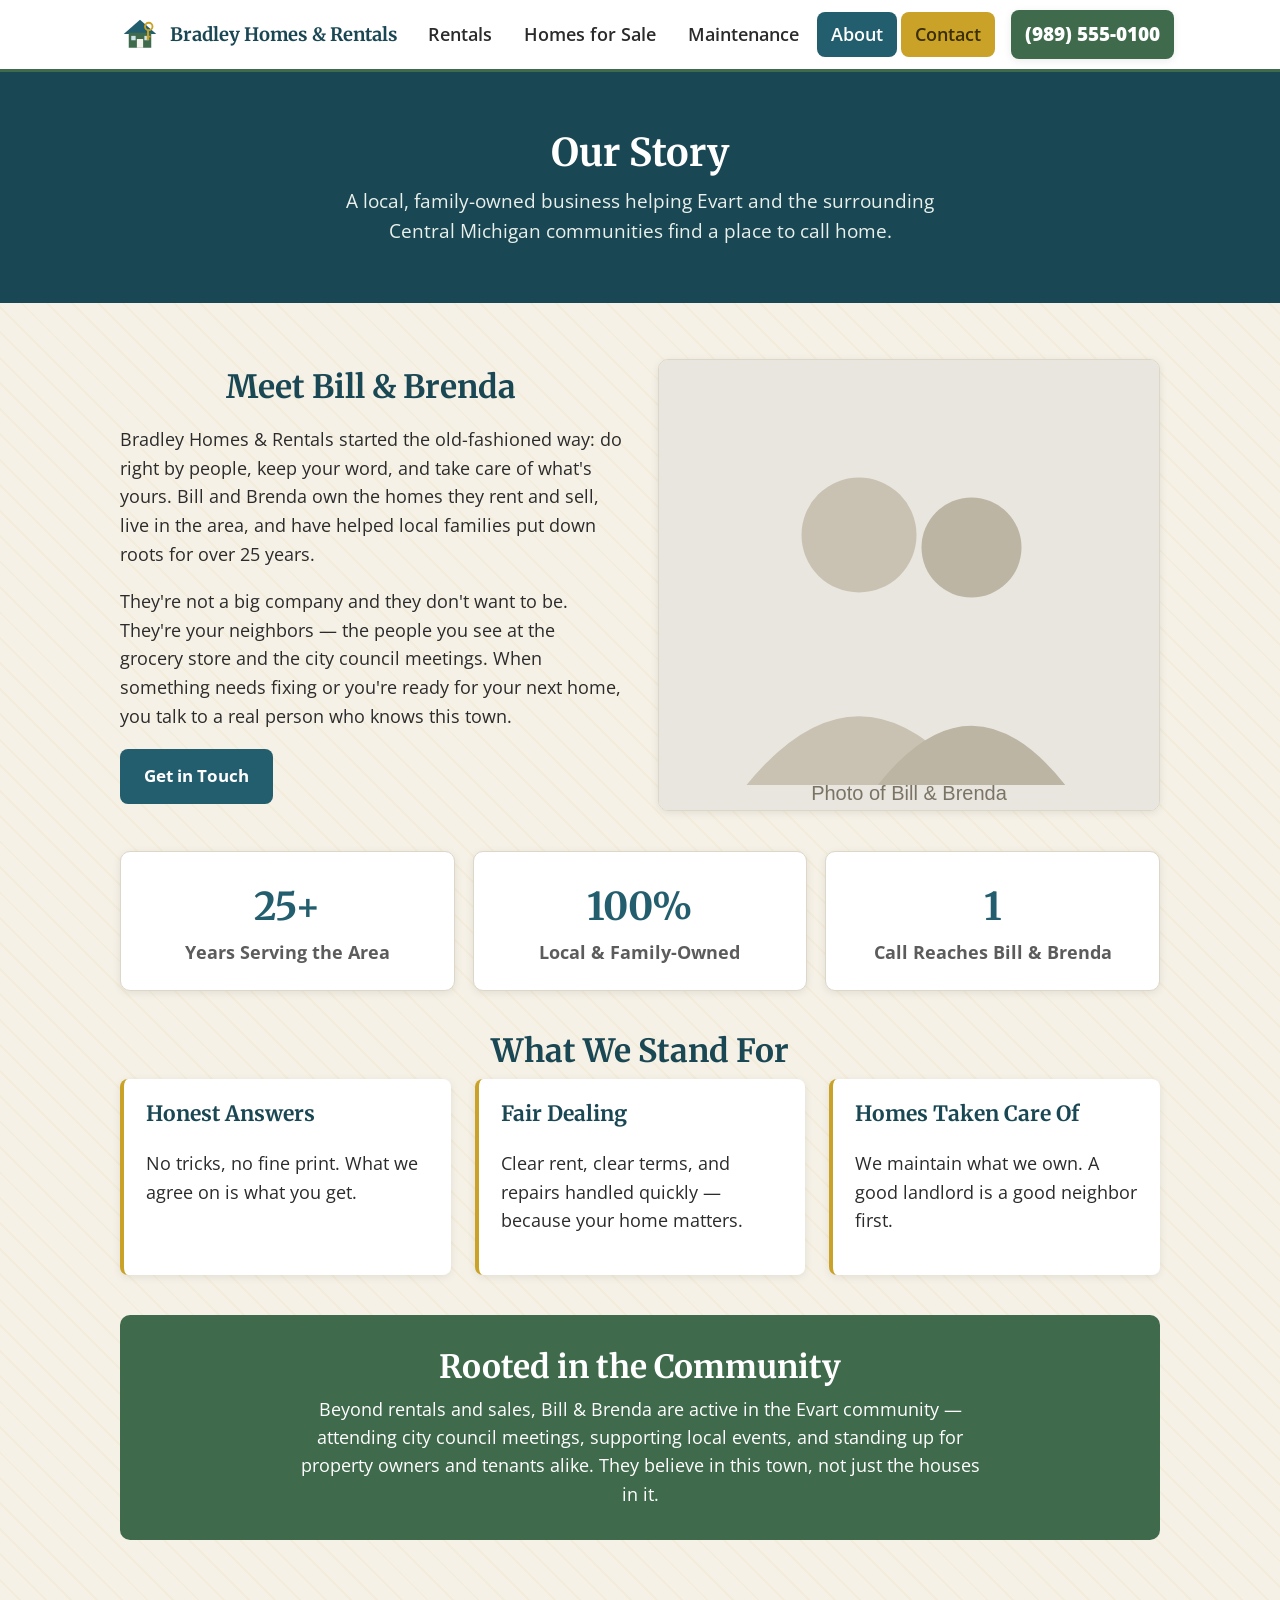
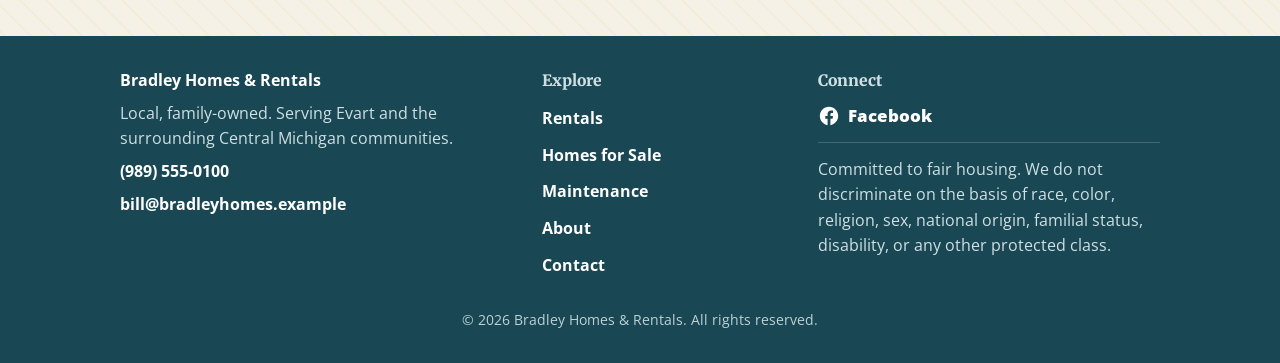
==== about.html @ f0289a0b "Initial commit: Bradley Homes & Rentals static demo site" ====
<!DOCTYPE html>
<html lang="en">
<head>
<meta charset="UTF-8">
<meta name="viewport" content="width=device-width, initial-scale=1">
<title>About — Bradley Homes &amp; Rentals</title>
<meta name="description" content="The story of Bill & Brenda Bradley — a local family business serving Evart, Michigan.">
<link rel="preconnect" href="https://fonts.googleapis.com">
<link rel="preconnect" href="https://fonts.gstatic.com" crossorigin>
<link href="https://fonts.googleapis.com/css2?family=Merriweather:wght@400;700&family=Open+Sans:wght@400;600;700&display=swap" rel="stylesheet">
<link rel="stylesheet" href="css/styles.css">
<link rel="icon" href="assets/logo.svg">
</head>
<body class="theme-about">
<header class="site-header">
  <div class="header-inner">
    <a class="brand" href="index.html">
      <img src="assets/logo.svg" alt="Bradley Homes & Rentals logo">
      <span>Bradley Homes &amp; Rentals</span>
    </a>
    <nav class="nav-links">
      <a href="rentals.html">Rentals</a>
      <a href="sale.html">Homes for Sale</a>
      <a href="maintenance.html">Maintenance</a>
      <a class="nav-active" href="about.html">About</a>
      <a class="nav-contact" href="contact.html">Contact</a>
    </nav>
    <a class="header-phone" href="tel:+19895550100">(989) 555-0100</a>
  </div>
</header>

<section class="about-hero">
  <div class="container">
    <h1>Our Story</h1>
    <p>A local, family-owned business helping Evart and the surrounding Central Michigan communities find a place to call home.</p>
  </div>
</section>

<section class="section">
  <div class="container">
    <div class="about-story">
      <div>
        <h2>Meet Bill &amp; Brenda</h2>
        <p>Bradley Homes &amp; Rentals started the old-fashioned way: do right by people, keep your word, and take care of what's yours. Bill and Brenda own the homes they rent and sell, live in the area, and have helped local families put down roots for over 25 years.</p>
        <p>They're not a big company and they don't want to be. They're your neighbors — the people you see at the grocery store and the city council meetings. When something needs fixing or you're ready for your next home, you talk to a real person who knows this town.</p>
        <a class="btn btn-primary" href="contact.html">Get in Touch</a>
      </div>
      <img class="about-photo" src="assets/about-photo.svg" alt="Photo of Bill and Brenda Bradley">
    </div>

    <div class="about-stats">
      <div class="about-stat"><span class="num">25+</span><span class="lbl">Years Serving the Area</span></div>
      <div class="about-stat"><span class="num">100%</span><span class="lbl">Local &amp; Family-Owned</span></div>
      <div class="about-stat"><span class="num">1</span><span class="lbl">Call Reaches Bill &amp; Brenda</span></div>
    </div>

    <h2 style="text-align:center;">What We Stand For</h2>
    <div class="about-values">
      <div class="about-value">
        <h3>Honest Answers</h3>
        <p>No tricks, no fine print. What we agree on is what you get.</p>
      </div>
      <div class="about-value">
        <h3>Fair Dealing</h3>
        <p>Clear rent, clear terms, and repairs handled quickly — because your home matters.</p>
      </div>
      <div class="about-value">
        <h3>Homes Taken Care Of</h3>
        <p>We maintain what we own. A good landlord is a good neighbor first.</p>
      </div>
    </div>

    <div class="about-community">
      <h2>Rooted in the Community</h2>
      <p>Beyond rentals and sales, Bill &amp; Brenda are active in the Evart community — attending city council meetings, supporting local events, and standing up for property owners and tenants alike. They believe in this town, not just the houses in it.</p>
    </div>
  </div>
</section>

<footer class="site-footer">
  <div class="container footer-grid">
    <div class="footer-col footer-brand">
      <p class="footer-name"><strong>Bradley Homes &amp; Rentals</strong></p>
      <p>Local, family-owned. Serving Evart and the surrounding Central Michigan communities.</p>
      <p class="footer-phone"><a href="tel:+19895550100">(989) 555-0100</a></p>
      <p class="footer-email"><a href="mailto:bill@bradleyhomes.example">bill@bradleyhomes.example</a></p>
    </div>
    <div class="footer-col">
      <p class="footer-h">Explore</p>
      <ul class="footer-nav">
        <li><a href="rentals.html">Rentals</a></li>
        <li><a href="sale.html">Homes for Sale</a></li>
        <li><a href="maintenance.html">Maintenance</a></li>
        <li><a href="about.html">About</a></li>
        <li><a href="contact.html">Contact</a></li>
      </ul>
    </div>
    <div class="footer-col">
      <p class="footer-h">Connect</p>
      <p class="footer-social">
        <a href="https://facebook.com/" target="_blank" rel="noopener" class="soc-link"><svg class="soc-ico" viewBox="0 0 24 24" aria-hidden="true"><path fill="currentColor" d="M22 12.06C22 6.5 17.52 2 12 2S2 6.5 2 12.06c0 5 3.66 9.15 8.44 9.94v-7.03H7.9v-2.91h2.54V9.85c0-2.52 1.5-3.91 3.78-3.91 1.1 0 2.24.2 2.24.2v2.47h-1.26c-1.24 0-1.63.78-1.63 1.57v1.88h2.78l-.44 2.91h-2.34V22c4.78-.79 8.44-4.94 8.44-9.94Z"/></svg>Facebook</a>
      </p>
      <p class="footer-fair">Committed to fair housing. We do not discriminate on the basis of race, color, religion, sex, national origin, familial status, disability, or any other protected class.</p>
    </div>
  </div>
  <p class="footer-copy">&copy; 2026 Bradley Homes &amp; Rentals. All rights reserved.</p>
</footer>
</body>
</html>
---- css/styles.css ----
:root{
  --bg:#f5f3ee;
  --surface:#ffffff;
  --primary:#235e6e;
  --primary-dark:#1a4754;
  --green:#3f6b4c;
  --gold:#c9a227;
  --text:#2b2b2b;
  --muted:#5c5c5c;
  --border:#ddd7c9;
  --radius:10px;
  --shadow:0 2px 8px rgba(0,0,0,.08);
  --maxw:1080px;
}
*{box-sizing:border-box;}
html{scroll-behavior:smooth;}
body{
  margin:0;
  font-family:'Open Sans',-apple-system,Segoe UI,Roboto,Helvetica,Arial,sans-serif;
  color:var(--text);
  background:var(--bg);
  line-height:1.6;
  font-size:18px;
}
h1,h2,h3{font-family:'Merriweather',Georgia,'Times New Roman',serif;color:var(--primary-dark);line-height:1.25;}
a{color:var(--primary);}
img{max-width:100%;height:auto;display:block;}

/* Layout */
.container{max-width:var(--maxw);margin:0 auto;padding:0 20px;}

/* ---------- Standardized header (single line) ---------- */
.site-header{background:var(--surface);border-bottom:3px solid var(--green);position:sticky;top:0;z-index:10;}
.header-inner{max-width:var(--maxw);margin:0 auto;display:flex;align-items:center;gap:16px;padding:10px 20px;}
.brand{display:flex;align-items:center;gap:10px;text-decoration:none;color:var(--primary-dark);flex-shrink:0;}
.brand img{width:40px;height:40px;}
.brand span{font-family:'Merriweather',Georgia,serif;font-weight:700;font-size:1.15rem;white-space:nowrap;}
.nav-links{display:flex;gap:4px;flex-wrap:nowrap;align-items:center;margin-left:auto;}
.nav-links a{position:relative;display:block;padding:8px 14px;text-decoration:none;color:var(--text);border-radius:8px;font-weight:600;white-space:nowrap;transition:background .15s ease,color .15s ease;}
.nav-links a:hover{background:var(--bg);}
.nav-links a.nav-active{background:var(--primary);color:#fff;}
.nav-links a.nav-active:hover{background:var(--primary-dark);}
.nav-contact{background:var(--gold);color:#3a2e05 !important;font-weight:800;}
.nav-contact:hover{background:#b8921f;}
.header-phone{background:var(--green);color:#fff;text-decoration:none;font-weight:800;font-size:1.2rem;padding:9px 14px;border-radius:8px;white-space:nowrap;box-shadow:var(--shadow);flex-shrink:0;}
.header-phone:hover{background:#345a40;}

/* Buttons */
.btn{display:inline-block;background:var(--green);color:#fff;text-decoration:none;padding:14px 24px;border-radius:8px;font-weight:700;font-size:1.05rem;border:none;cursor:pointer;}
.btn:hover{background:#345a40;}
.btn-primary{background:var(--primary);}
.btn-primary:hover{background:var(--primary-dark);}
.btn-light{background:transparent;color:#fff;border:2px solid #fff;}
.btn-light:hover{background:#fff;color:var(--primary-dark);}
.btn-outline-light{background:var(--gold);color:#3a2e05;border:none;}
.btn-outline-light:hover{background:#b8921f;color:#fff;}
.btn-block{display:block;width:100%;text-align:center;}

/* Hero */
.hero{background:var(--primary-dark);color:#fff;padding:64px 20px;text-align:center;}
.hero h1{color:#fff;font-size:2.4rem;margin:0 0 12px;}
.hero p{font-size:1.2rem;max-width:640px;margin:0 auto 24px;color:#e8eef0;}
.hero .actions{display:flex;gap:14px;justify-content:center;flex-wrap:wrap;}

/* Sections */
.section{padding:56px 20px;}
.section h2{text-align:center;font-size:2rem;margin:0 0 8px;}
.section .lead{text-align:center;color:var(--muted);max-width:640px;margin:0 auto 32px;}

/* ---------- Home CTA banners ---------- */
.cta-grid{display:grid;grid-template-columns:repeat(auto-fit,minmax(260px,1fr));gap:20px;margin-top:8px;}
.cta-banner{display:flex;align-items:center;gap:16px;background:var(--green);color:#fff;text-decoration:none;border-radius:var(--radius);padding:22px 24px;box-shadow:var(--shadow);transition:transform .15s ease,box-shadow .15s ease;}
.cta-banner:hover{transform:translateY(-3px);box-shadow:0 8px 18px rgba(0,0,0,.18);}
.cta-banner .cta-icon{font-size:2.2rem;line-height:1;}
.cta-banner .cta-text{flex:1;}
.cta-banner .cta-text h3{color:#fff;margin:0 0 2px;font-size:1.4rem;}
.cta-banner .cta-text p{margin:0;color:#e9f1ec;font-size:.95rem;}
.cta-banner .cta-arrow{font-size:1.9rem;font-weight:700;}
.cta-banner.alt{background:var(--primary);}
.cta-banner.alt2{background:var(--gold);color:#3a2e05;}
.cta-banner.alt2 .cta-text h3{color:#3a2e05;}
.cta-banner.alt2 .cta-text p{color:#5a4a12;}

/* ---------- Meet Bill & Brenda ---------- */
.meet{background:var(--surface);}
.meet-inner{display:grid;grid-template-columns:340px 1fr;gap:36px;align-items:center;}
.meet-photo{border-radius:var(--radius);overflow:hidden;border:1px solid var(--border);box-shadow:var(--shadow);}
.meet-text h2{text-align:left;}
.meet-text p{font-size:1.1rem;}

/* ---------- Why Rent From Us ---------- */
.why-rent{background:var(--bg);}
.why-grid{display:grid;grid-template-columns:repeat(auto-fit,minmax(220px,1fr));gap:22px;margin-top:12px;}
.why-item{background:var(--surface);border:1px solid var(--border);border-radius:var(--radius);padding:24px;text-align:center;box-shadow:var(--shadow);}
.why-icon{font-size:2.4rem;display:block;margin-bottom:8px;}
.why-item h3{margin:0 0 8px;font-size:1.25rem;}

/* ---------- Community strip ---------- */
.community-strip{background:var(--green);color:#fff;padding:20px;text-align:center;}
.community-strip p{margin:0;font-weight:600;font-size:1.15rem;}

/* ---------- Testimonials ---------- */
.testimonials{background:var(--surface);}
.testi-grid{display:grid;grid-template-columns:repeat(auto-fit,minmax(260px,1fr));gap:22px;}
.testi{background:var(--bg);border:1px solid var(--border);border-left:4px solid var(--primary);border-radius:8px;padding:22px 24px;margin:0;}
.testi p{font-size:1.1rem;margin:0 0 0;}
.testi cite{color:var(--muted);font-style:normal;font-weight:700;}

/* ---------- CTA strip ---------- */
.cta-strip{background:var(--primary-dark);color:#fff;padding:36px 20px;}
.cta-strip-inner{max-width:var(--maxw);margin:0 auto;display:flex;align-items:center;justify-content:space-between;gap:20px;flex-wrap:wrap;}
.cta-strip-text h3{color:#fff;margin:0 0 4px;font-size:1.5rem;}
.cta-strip-text p{margin:0;color:#d6e3e7;}
.cta-strip-actions{display:flex;gap:12px;flex-wrap:wrap;}
.cta-strip .btn-light{background:var(--green);border:none;}
.cta-strip .btn-light:hover{background:#345a40;}

/* ---------- Featured / scroll rows ---------- */
.featured-head{display:flex;align-items:center;justify-content:space-between;margin-bottom:16px;}
.featured-nav{display:flex;gap:8px;}
.feat-btn{width:42px;height:42px;border-radius:50%;border:none;background:var(--primary);color:#fff;font-size:1.3rem;cursor:pointer;display:flex;align-items:center;justify-content:center;}
.feat-btn:hover{background:var(--primary-dark);}
.scroll-row{display:flex;gap:20px;overflow-x:auto;scroll-behavior:smooth;padding-bottom:8px;}
.scroll-row .card{flex:0 0 320px;}

/* ---------- Horizontal listing rows (Zillow-style) ---------- */
.listing-container{background:var(--surface);border:1px solid var(--border);border-radius:var(--radius);padding:18px;box-shadow:var(--shadow);}
.row-cards{display:flex;flex-direction:column;gap:16px;}
.row-card{display:flex;gap:18px;background:var(--surface);border:1px solid var(--border);border-radius:var(--radius);overflow:hidden;padding:14px;transition:box-shadow .15s ease;}
.row-card:hover{box-shadow:0 4px 14px rgba(0,0,0,.12);}
.row-card.card-featured{border:2px solid var(--primary);}
.row-photo{position:relative;flex:0 0 230px;align-self:flex-start;}
.rc-carousel{position:relative;border-radius:8px;overflow:hidden;}
.rc-track{display:flex;}
.rc-track .cc-slide{flex:0 0 100%;}
.rc-track .cc-slide img{width:100%;height:170px;object-fit:cover;background:#e9e6df;display:block;}
.rc-btn{position:absolute;top:50%;transform:translateY(-50%);z-index:2;background:rgba(26,71,84,.82);color:#fff;border:none;width:34px;height:34px;border-radius:50%;cursor:pointer;font-size:1.15rem;display:flex;align-items:center;justify-content:center;}
.rc-btn:hover{background:var(--primary-dark);}
.rc-prev{left:6px;}
.rc-next{right:6px;}
.row-body{flex:1;display:flex;justify-content:space-between;gap:16px;}
.row-main{min-width:0;}
.row-main .tag{margin-bottom:6px;}
.row-main h3{margin:0 0 4px;font-size:1.35rem;}
.row-main h3 a{color:var(--primary-dark);text-decoration:none;}
.row-main h3 a:hover{text-decoration:underline;}
.row-addr{color:var(--muted);margin:0 0 6px;}
.row-specs{font-weight:700;margin:0 0 6px;}
.row-hl{color:var(--muted);font-size:.95rem;margin:0 0 6px;}
.row-meta{margin:0;font-size:.95rem;}
.row-avail{color:var(--green);font-weight:700;}
.row-side{display:flex;flex-direction:column;align-items:flex-end;justify-content:center;gap:10px;flex-shrink:0;text-align:right;}
.row-price{font-size:1.4rem;font-weight:800;color:var(--primary-dark);margin:0;}

/* Badges */
.badge-new{position:absolute;top:8px;left:8px;z-index:3;background:var(--gold);color:#3a2e05;font-weight:800;padding:4px 10px;border-radius:20px;font-size:.8rem;box-shadow:var(--shadow);}
.badge-featured{position:absolute;top:8px;right:8px;z-index:3;background:var(--primary);color:#fff;font-weight:800;padding:4px 10px;border-radius:20px;font-size:.8rem;box-shadow:var(--shadow);}
.badge-detail{position:static;display:inline-block;margin:0 6px;}

/* Tags */
.tag{display:inline-block;background:#eef3f4;color:var(--primary);padding:4px 10px;border-radius:20px;font-size:.85rem;font-weight:700;}

/* ---------- Filters: bordered simple panel ---------- */
.filter-panel{background:var(--surface);border:1px solid var(--border);border-radius:var(--radius);padding:18px 20px;margin-bottom:24px;box-shadow:var(--shadow);}
.filter-panel-title{display:block;font-weight:800;color:var(--primary-dark);margin-bottom:12px;font-size:1.05rem;}
.filter-bar{display:flex;flex-wrap:wrap;gap:14px 22px;justify-content:flex-start;margin-bottom:0;}
.filter-group{display:flex;align-items:center;gap:8px;flex-wrap:wrap;}
.filter-label{font-weight:700;color:var(--muted);font-size:.9rem;}
.filter-pill{background:var(--bg);border:1px solid var(--border);color:var(--text);padding:9px 15px;border-radius:8px;font-weight:700;cursor:pointer;font-size:.95rem;}
.filter-pill:hover{background:#eceadf;}
.filter-pill.is-active{background:var(--primary);color:#fff;border-color:var(--primary);}

/* ---------- Vertical cards (used in strips only) ---------- */
.card{background:var(--surface);border:1px solid var(--border);border-radius:var(--radius);overflow:hidden;box-shadow:var(--shadow);}
.card-body{padding:18px;}
.card-body h3{margin:0 0 6px;font-size:1.3rem;}
.card-meta{color:var(--muted);margin:0 0 14px;}
.card-carousel{position:relative;overflow:hidden;}
.card-carousel .cc-track{display:flex;}
.card-carousel .cc-slide{flex:0 0 100%;}
.card-carousel .cc-slide img{width:100%;height:200px;object-fit:cover;background:#e9e6df;}
.cc-btn{position:absolute;top:50%;transform:translateY(-50%);z-index:2;background:rgba(26,71,84,.8);color:#fff;border:none;width:34px;height:34px;border-radius:50%;cursor:pointer;font-size:1.1rem;display:flex;align-items:center;justify-content:center;}
.cc-btn:hover{background:var(--primary-dark);}
.cc-prev{left:6px;}
.cc-next{right:6px;}

/* ---------- Listing detail page ---------- */
.detail-hero{background:var(--surface);padding:24px 0 8px;}
.detail-title{font-size:2.2rem;margin:0 0 4px;}
.detail-sub{color:var(--muted);font-size:1.15rem;margin:0 0 18px;}
.carousel{position:relative;max-width:920px;margin:0 auto 24px;}
.carousel-viewport{overflow:hidden;border-radius:var(--radius);}
.carousel-track{display:flex;gap:16px;transition:transform .45s ease;align-items:center;}
.slide{flex:0 0 56%;}
.slide img{width:100%;height:460px;object-fit:cover;background:#e9e6df;border-radius:var(--radius);transition:opacity .45s ease,filter .45s ease;}
.slide:not(.is-active) img{opacity:.45;filter:grayscale(60%);}
.car-btn{position:absolute;top:50%;transform:translateY(-50%);z-index:3;background:rgba(26,71,84,.85);color:#fff;border:none;width:48px;height:48px;border-radius:50%;font-size:1.4rem;cursor:pointer;display:flex;align-items:center;justify-content:center;}
.car-btn:hover{background:var(--primary-dark);}
.car-prev{left:-8px;}
.car-next{right:-8px;}
.car-dots{display:flex;gap:8px;justify-content:center;margin-top:14px;}
.car-dot{width:10px;height:10px;border-radius:50%;background:var(--border);border:none;cursor:pointer;padding:0;}
.car-dot.is-active{background:var(--primary);}
.detail-info{max-width:920px;margin:0 auto;background:var(--surface);border:1px solid var(--border);border-radius:var(--radius);padding:28px;box-shadow:var(--shadow);}
.detail-specs{display:flex;flex-wrap:wrap;gap:14px;margin:14px 0 20px;}
.spec{background:var(--bg);border:1px solid var(--border);border-radius:8px;padding:10px 16px;font-weight:700;}
.spec span{display:block;font-weight:400;color:var(--muted);font-size:.85rem;}
.features-list{columns:2;column-gap:24px;margin:8px 0 0;padding-left:20px;}
.features-list li{margin-bottom:6px;break-inside:avoid;}
.detail-desc-box{border:1px solid var(--border);border-left:4px solid var(--green);background:#fafaf7;border-radius:8px;padding:18px 20px;margin-top:10px;}
.detail-desc{font-size:1.1rem;}
.map-box{border:1px solid var(--border);border-radius:var(--radius);overflow:hidden;box-shadow:var(--shadow);}
.map-box iframe{width:100%;height:320px;border:0;display:block;}
.map-note{padding:8px 12px;margin:0;background:var(--bg);font-size:.9rem;}
.email-box{margin-top:28px;background:#eef3f4;border:2px solid var(--primary);border-radius:var(--radius);padding:22px;text-align:center;}
.email-box p{margin:0 0 14px;font-weight:600;}
.detail-call{margin-top:14px;font-weight:700;}
.detail-call a{color:var(--primary);}

/* ---------- Per-page subtle themes ---------- */
body.theme-home{background-color:#f5f3ee;background-image:repeating-linear-gradient(45deg,rgba(201,162,39,.05) 0 2px,transparent 2px 18px);}
body.theme-rentals{background-color:#eef5f0;background-image:repeating-linear-gradient(45deg,rgba(63,107,76,.06) 0 2px,transparent 2px 18px);}
body.theme-sale{background-color:#eaf1f4;background-image:repeating-linear-gradient(45deg,rgba(35,94,110,.06) 0 2px,transparent 2px 18px);}
body.theme-maintenance{background-color:#f3ece4;background-image:repeating-linear-gradient(45deg,rgba(163,90,50,.07) 0 2px,transparent 2px 18px);}
body.theme-about{background-color:#f6f1e6;background-image:repeating-linear-gradient(45deg,rgba(201,162,39,.06) 0 2px,transparent 2px 18px);}
body.theme-contact{background-color:#f0f0ee;background-image:repeating-linear-gradient(45deg,rgba(92,92,92,.05) 0 2px,transparent 2px 18px);}
body.theme-listing{background-color:#f4f3ee;}
body.theme-listing-rent{background-color:#eef5f0;background-image:repeating-linear-gradient(45deg,rgba(63,107,76,.06) 0 2px,transparent 2px 18px);}
body.theme-listing-sale{background-color:#eaf1f4;background-image:repeating-linear-gradient(45deg,rgba(35,94,110,.06) 0 2px,transparent 2px 18px);}
body.theme-listing-lc{background-color:#f3ece4;background-image:repeating-linear-gradient(45deg,rgba(163,90,50,.07) 0 2px,transparent 2px 18px);}

/* ---------- Footer (standardized) ---------- */
.site-footer{background:var(--primary-dark);color:#cfe0e4;padding:32px 20px;text-align:center;margin-top:40px;}
.footer-grid{max-width:var(--maxw);display:grid;grid-template-columns:1.6fr 1fr 1.4fr;gap:32px;text-align:left;margin:0 auto 22px;}
.footer-col p{margin:0 0 8px;color:#cfe0e4;font-size:.98rem;}
.footer-name{font-size:1.2rem;margin:0 0 6px;}
.footer-name strong{color:#fff;}
.footer-phone{font-weight:700;}
.footer-phone a,.footer-email a{color:#fff;font-weight:700;text-decoration:none;}
.footer-phone a:hover,.footer-email a:hover{text-decoration:underline;}
.footer-h{color:#fff;font-weight:800;font-size:1rem;margin:0 0 10px !important;font-family:'Merriweather',Georgia,serif;}
.footer-nav{list-style:none;padding:0;margin:0;}
.footer-nav li{margin:0 0 8px;}
.footer-nav a{color:#fff;font-weight:700;text-decoration:none;font-size:1.02rem;}
.footer-nav a:hover{text-decoration:underline;color:var(--gold);}
.footer-social a{display:inline-flex;align-items:center;gap:8px;color:#fff;font-weight:800;font-size:1.05rem;text-decoration:none;}
.footer-social a:hover{color:var(--gold);}
.soc-ico{width:22px;height:22px;flex-shrink:0;}
.footer-fair{font-size:.82rem;color:#bcd2d7;border-top:1px solid rgba(255,255,255,.18);padding-top:14px;margin:8px 0 0;}
.footer-copy{font-size:.85rem;color:#bcd2d7;margin:10px auto 0;max-width:var(--maxw);text-align:center;}

/* ---------- About page (cohesive with rest of site) ---------- */
.about-hero{background:var(--primary-dark);color:#fff;padding:56px 20px;text-align:center;}
.about-hero h1{color:#fff;font-size:2.4rem;margin:0 0 10px;}
.about-hero p{font-size:1.2rem;max-width:640px;margin:0 auto;color:#eaf1ec;}
.about-story{display:grid;grid-template-columns:1fr 1fr;gap:36px;align-items:center;}
.about-photo{width:100%;border-radius:var(--radius);border:1px solid var(--border);box-shadow:var(--shadow);}
.about-stats{display:grid;grid-template-columns:repeat(3,1fr);gap:18px;margin:40px 0;}
.about-stat{background:var(--surface);border:1px solid var(--border);border-radius:var(--radius);padding:24px;text-align:center;box-shadow:var(--shadow);}
.about-stat .num{font-family:'Merriweather',Georgia,serif;font-size:2.4rem;font-weight:700;color:var(--primary);display:block;}
.about-stat .lbl{color:var(--muted);font-weight:700;}
.about-values{display:grid;grid-template-columns:repeat(auto-fit,minmax(240px,1fr));gap:24px;}
.about-value{background:var(--surface);border-left:4px solid var(--gold);border-radius:8px;padding:22px;box-shadow:var(--shadow);}
.about-value h3{margin-top:0;}
.about-community{background:var(--green);color:#fff;border-radius:var(--radius);padding:32px;text-align:center;margin-top:40px;}
.about-community h2{color:#fff;}
.about-community p{max-width:680px;margin:0 auto;font-size:1.1rem;}

/* ---------- Maintenance ---------- */
.maint-emergency{background:#fbeae6;border:2px solid var(--gold);border-radius:var(--radius);padding:20px 22px;margin-bottom:20px;}
.maint-emergency h3{margin:0 0 8px;color:#8a3b1b;}
.maint-emergency p{margin:0 0 8px;}
.maint-emerg-phone{font-size:1.6rem;font-weight:800;margin:8px 0;}
.maint-emerg-phone a{color:var(--primary);}
.maint-response{color:var(--muted);font-weight:700;margin:0 !important;}

/* ---------- Contact ---------- */
.contact-phone-big{background:var(--green);border-radius:var(--radius);padding:28px;text-align:center;margin-bottom:28px;box-shadow:var(--shadow);}
.contact-phone-big a{display:block;color:#fff;font-size:2.6rem;font-weight:800;text-decoration:none;line-height:1.1;}
.contact-phone-big a:hover{text-decoration:underline;}
.contact-response{color:#eaf1ec;font-weight:700;margin:10px 0 0;}

/* ---------- Forms ---------- */
form{max-width:100%;}
form .field{margin-bottom:18px;}
label{display:block;font-weight:700;margin-bottom:6px;}
input,select,textarea{width:100%;padding:12px 14px;font-size:1rem;border:1px solid var(--border);border-radius:8px;font-family:inherit;background:#fff;}
textarea{min-height:140px;}
.note{background:#fff8e6;border:1px solid var(--gold);padding:14px 18px;border-radius:8px;color:#6b5410;margin-bottom:24px;}

@media(max-width:900px){
  .footer-grid{grid-template-columns:1fr;}
  .about-story{grid-template-columns:1fr;}
  .about-stats{grid-template-columns:1fr;}
}
@media(max-width:760px){
  .header-inner{flex-wrap:wrap;}
  .brand span{font-size:1rem;}
  .nav-links{order:3;width:100%;justify-content:center;flex-wrap:wrap;margin-left:0;}
  .header-phone{order:2;margin-left:auto;}
  .row-card{flex-direction:column;}
  .row-photo{flex:0 0 auto;width:100%;}
  .row-body{flex-direction:column;align-items:stretch;}
  .row-side{align-items:stretch;text-align:left;}
  .row-price{margin-bottom:8px;}
  .features-list{columns:1;}
  .carousel .slide img{height:300px;}
  .slide{flex:0 0 70%;}
}
@media(max-width:600px){
  body{font-size:17px;}
  .hero h1{font-size:1.8rem;}
  .about-stat .num{font-size:1.8rem;}
}
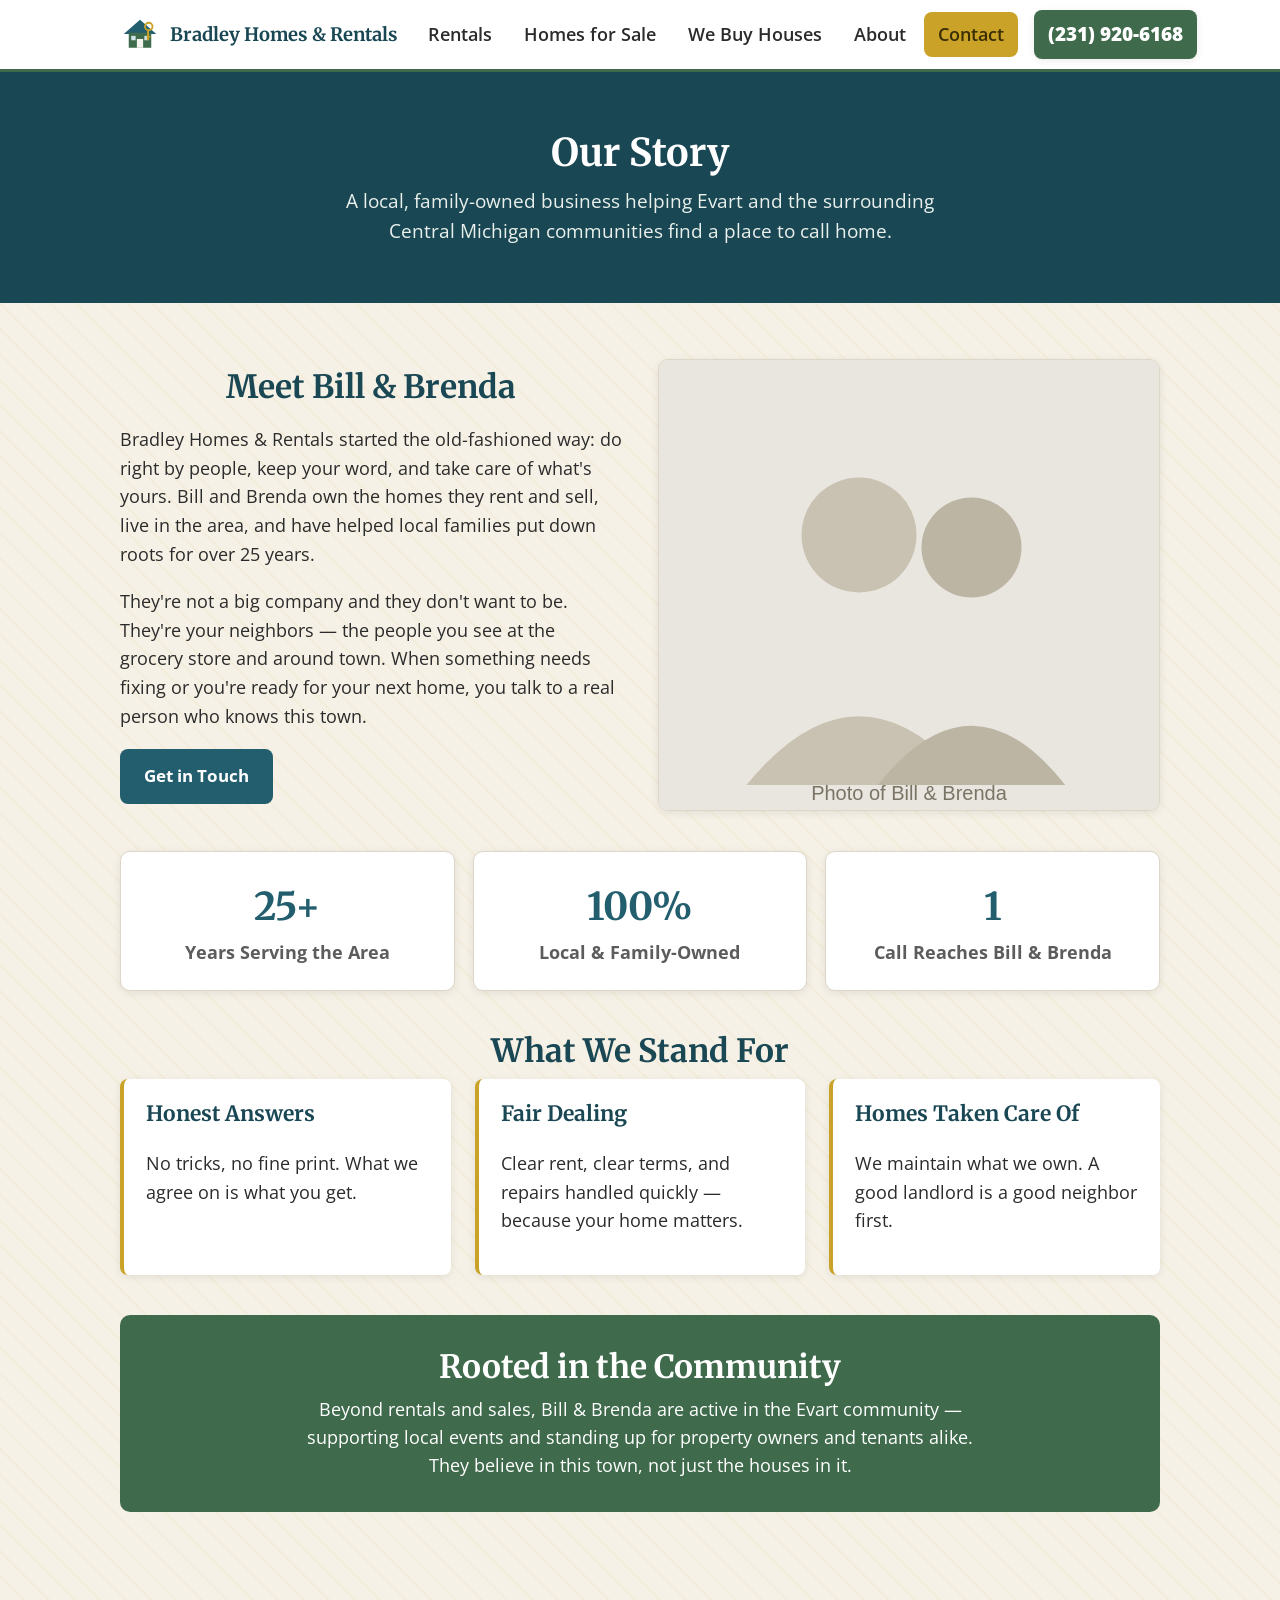
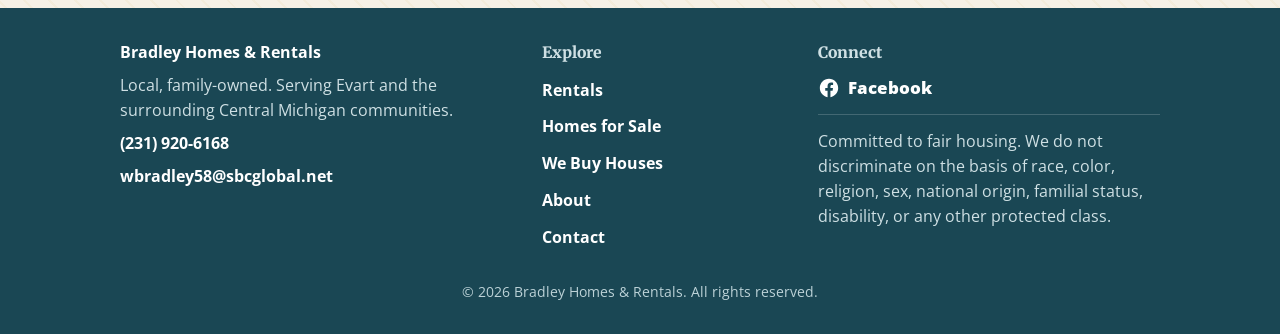
==== commit 1331e601: "Brenda changes: remove Maintenance page, add We Buy Houses, real phone/email, drop city council text" ====
--- a/about.html
+++ b/about.html
@@ -21,11 +21,11 @@
     <nav class="nav-links">
       <a href="rentals.html">Rentals</a>
       <a href="sale.html">Homes for Sale</a>
-      <a href="maintenance.html">Maintenance</a>
-      <a class="nav-active" href="about.html">About</a>
+      <a href="we-buy-houses.html">We Buy Houses</a>
+      <a href="about.html">About</a>
       <a class="nav-contact" href="contact.html">Contact</a>
     </nav>
-    <a class="header-phone" href="tel:+19895550100">(989) 555-0100</a>
+    <a class="header-phone" href="tel:+12319206168">(231) 920-6168</a>
   </div>
 </header>
 
@@ -42,7 +42,7 @@
       <div>
         <h2>Meet Bill &amp; Brenda</h2>
         <p>Bradley Homes &amp; Rentals started the old-fashioned way: do right by people, keep your word, and take care of what's yours. Bill and Brenda own the homes they rent and sell, live in the area, and have helped local families put down roots for over 25 years.</p>
-        <p>They're not a big company and they don't want to be. They're your neighbors — the people you see at the grocery store and the city council meetings. When something needs fixing or you're ready for your next home, you talk to a real person who knows this town.</p>
+        <p>They're not a big company and they don't want to be. They're your neighbors — the people you see at the grocery store and around town. When something needs fixing or you're ready for your next home, you talk to a real person who knows this town.</p>
         <a class="btn btn-primary" href="contact.html">Get in Touch</a>
       </div>
       <img class="about-photo" src="assets/about-photo.svg" alt="Photo of Bill and Brenda Bradley">
@@ -72,7 +72,7 @@
 
     <div class="about-community">
       <h2>Rooted in the Community</h2>
-      <p>Beyond rentals and sales, Bill &amp; Brenda are active in the Evart community — attending city council meetings, supporting local events, and standing up for property owners and tenants alike. They believe in this town, not just the houses in it.</p>
+      <p>Beyond rentals and sales, Bill &amp; Brenda are active in the Evart community — supporting local events and standing up for property owners and tenants alike. They believe in this town, not just the houses in it.</p>
     </div>
   </div>
 </section>
@@ -82,15 +82,15 @@
     <div class="footer-col footer-brand">
       <p class="footer-name"><strong>Bradley Homes &amp; Rentals</strong></p>
       <p>Local, family-owned. Serving Evart and the surrounding Central Michigan communities.</p>
-      <p class="footer-phone"><a href="tel:+19895550100">(989) 555-0100</a></p>
-      <p class="footer-email"><a href="mailto:bill@bradleyhomes.example">bill@bradleyhomes.example</a></p>
+      <p class="footer-phone"><a href="tel:+12319206168">(231) 920-6168</a></p>
+      <p class="footer-email"><a href="mailto:wbradley58@sbcglobal.net">wbradley58@sbcglobal.net</a></p>
     </div>
     <div class="footer-col">
       <p class="footer-h">Explore</p>
       <ul class="footer-nav">
         <li><a href="rentals.html">Rentals</a></li>
         <li><a href="sale.html">Homes for Sale</a></li>
-        <li><a href="maintenance.html">Maintenance</a></li>
+        <li><a href="we-buy-houses.html">We Buy Houses</a></li>
         <li><a href="about.html">About</a></li>
         <li><a href="contact.html">Contact</a></li>
       </ul>
--- a/css/styles.css
+++ b/css/styles.css
@@ -291,24 +291,52 @@
 @media(max-width:900px){
   .footer-grid{grid-template-columns:1fr;}
   .about-story{grid-template-columns:1fr;}
-  .about-stats{grid-template-columns:1fr;}
+  .about-stats{grid-template-columns:repeat(3,1fr);}
 }
 @media(max-width:760px){
-  .header-inner{flex-wrap:wrap;}
+  .header-inner{flex-wrap:wrap;padding:8px 14px;gap:8px 12px;}
   .brand span{font-size:1rem;}
-  .nav-links{order:3;width:100%;justify-content:center;flex-wrap:wrap;margin-left:0;}
-  .header-phone{order:2;margin-left:auto;}
+  .brand img{width:34px;height:34px;}
+  .header-phone{order:2;margin-left:auto;font-size:1.05rem;padding:8px 12px;}
+  .nav-links{order:3;width:100%;margin-left:0;justify-content:space-between;gap:2px;}
+  .nav-links a{flex:1 1 auto;text-align:center;padding:10px 6px;font-size:.95rem;}
+  .nav-contact{flex:1 1 100%;text-align:center;}
   .row-card{flex-direction:column;}
   .row-photo{flex:0 0 auto;width:100%;}
+  .rc-track .cc-slide img{height:200px;}
   .row-body{flex-direction:column;align-items:stretch;}
-  .row-side{align-items:stretch;text-align:left;}
-  .row-price{margin-bottom:8px;}
+  .row-side{align-items:stretch;text-align:left;flex-direction:row;justify-content:space-between;align-items:center;}
+  .row-price{margin-bottom:0;}
+  .row-side .btn{width:auto;}
   .features-list{columns:1;}
-  .carousel .slide img{height:300px;}
-  .slide{flex:0 0 70%;}
+  .carousel .slide img{height:260px;}
+  .slide{flex:0 0 85%;}
+  .detail-info{padding:18px;}
+  .detail-specs .spec{flex:1 1 40%;}
+  .map-box iframe{height:240px;}
+  .cta-strip-inner{flex-direction:column;text-align:center;}
+  .cta-strip-actions{justify-content:center;}
+  .meet-inner{grid-template-columns:1fr;gap:24px;text-align:center;}
+  .meet-photo{max-width:360px;margin:0 auto;}
+  .meet-text h2{text-align:center;}
+  .filter-bar{gap:12px;flex-direction:column;align-items:flex-start;}
+  .filter-group{flex-wrap:wrap;overflow-x:visible;width:100%;}
+  .filter-label{flex:0 0 100%;}
+  .filter-pill{flex:0 1 auto;padding:10px 14px;}
 }
 @media(max-width:600px){
   body{font-size:17px;}
-  .hero h1{font-size:1.8rem;}
+  .hero{padding:44px 16px;}
+  .hero h1{font-size:1.7rem;}
+  .section{padding:40px 16px;}
+  .about-hero{padding:40px 16px;}
+  .about-hero h1{font-size:1.9rem;}
   .about-stat .num{font-size:1.8rem;}
-}
+  .contact-phone-big a{font-size:2rem;}
+  .footer-copy{font-size:.78rem;}
+}
+@media(max-width:420px){
+  .nav-links a{font-size:.85rem;padding:9px 4px;}
+  .header-phone{font-size:.95rem;}
+  .row-price{font-size:1.2rem;}
+}
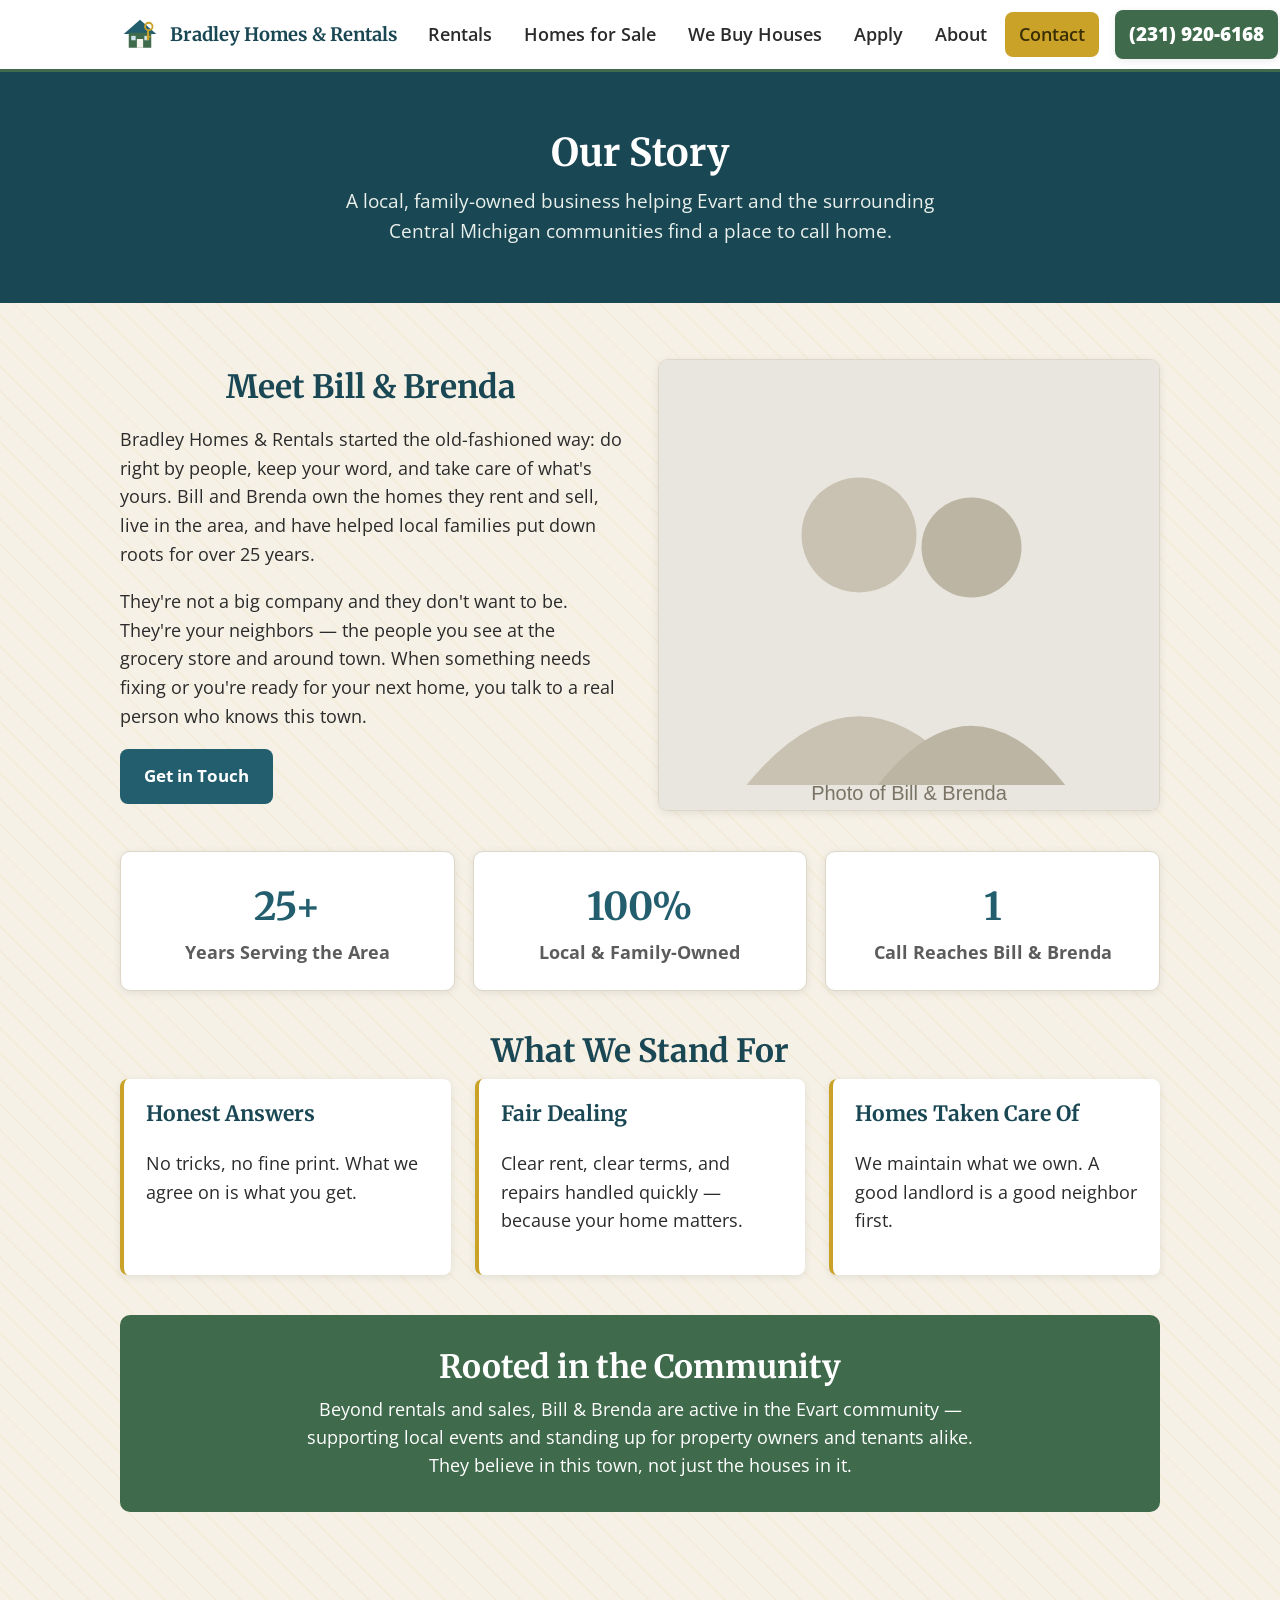
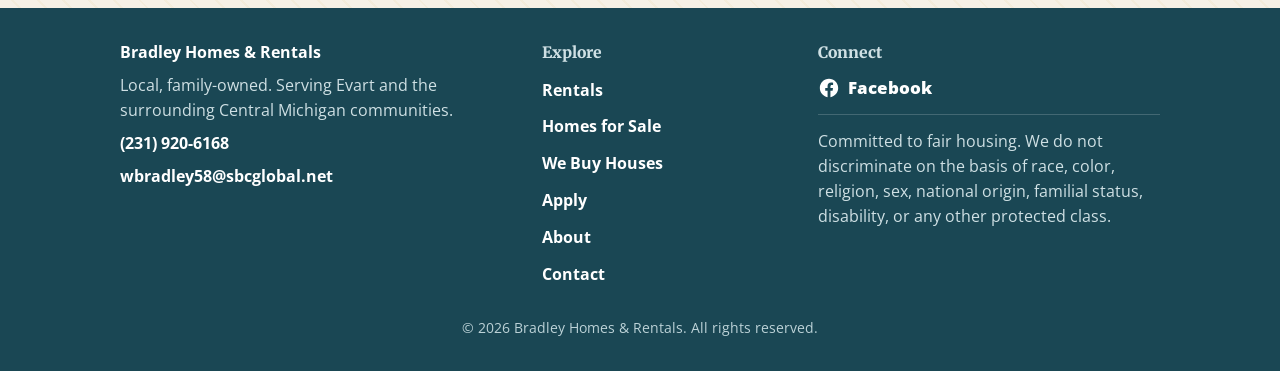
==== commit 3bd08d77: "Add fillable Rental Application page (apply.html) with Formspree wiring; SSN/DL marked in-person for" ====
--- a/about.html
+++ b/about.html
@@ -22,6 +22,7 @@
       <a href="rentals.html">Rentals</a>
       <a href="sale.html">Homes for Sale</a>
       <a href="we-buy-houses.html">We Buy Houses</a>
+      <a href="apply.html">Apply</a>
       <a href="about.html">About</a>
       <a class="nav-contact" href="contact.html">Contact</a>
     </nav>
@@ -91,6 +92,7 @@
         <li><a href="rentals.html">Rentals</a></li>
         <li><a href="sale.html">Homes for Sale</a></li>
         <li><a href="we-buy-houses.html">We Buy Houses</a></li>
+        <li><a href="apply.html">Apply</a></li>
         <li><a href="about.html">About</a></li>
         <li><a href="contact.html">Contact</a></li>
       </ul>
--- a/css/styles.css
+++ b/css/styles.css
@@ -287,6 +287,27 @@
 input,select,textarea{width:100%;padding:12px 14px;font-size:1rem;border:1px solid var(--border);border-radius:8px;font-family:inherit;background:#fff;}
 textarea{min-height:140px;}
 .note{background:#fff8e6;border:1px solid var(--gold);padding:14px 18px;border-radius:8px;color:#6b5410;margin-bottom:24px;}
+.form-row{display:flex;gap:16px;}
+.form-row .field{flex:1;min-width:0;}
+fieldset{border:1px solid var(--border);border-radius:10px;padding:20px 22px;margin:0 0 26px;background:var(--surface);}
+fieldset legend{font-family:'Merriweather',Georgia,serif;font-weight:700;color:var(--primary-dark);font-size:1.2rem;padding:0 8px;}
+.inline-note{font-size:.9rem;color:var(--muted);font-weight:600;margin-top:4px;}
+.check-group{display:flex;flex-wrap:wrap;gap:14px 24px;margin-top:6px;}
+.check-group label{display:flex;align-items:center;gap:8px;font-weight:600;width:auto;margin:0;}
+.check-group input{width:auto;padding:0;}
+.occ-row{display:flex;gap:14px;margin-bottom:10px;}
+.occ-row input:first-child{flex:2;}
+.occ-row input:last-child{flex:1;}
+.screen-q{display:flex;flex-wrap:wrap;gap:10px 20px;margin:10px 0 4px;}
+.screen-q .q-label{flex:1 1 100%;font-weight:700;margin:6px 0 2px;}
+.radio-pair{display:flex;gap:14px;}
+.radio-pair label{display:flex;align-items:center;gap:6px;font-weight:600;margin:0;width:auto;}
+.radio-pair input{width:auto;padding:0;}
+.apply-actions{margin-top:8px;}
+@media(max-width:600px){
+  .form-row{flex-direction:column;gap:0;}
+  .occ-row{flex-direction:column;gap:0;}
+}
 
 @media(max-width:900px){
   .footer-grid{grid-template-columns:1fr;}
